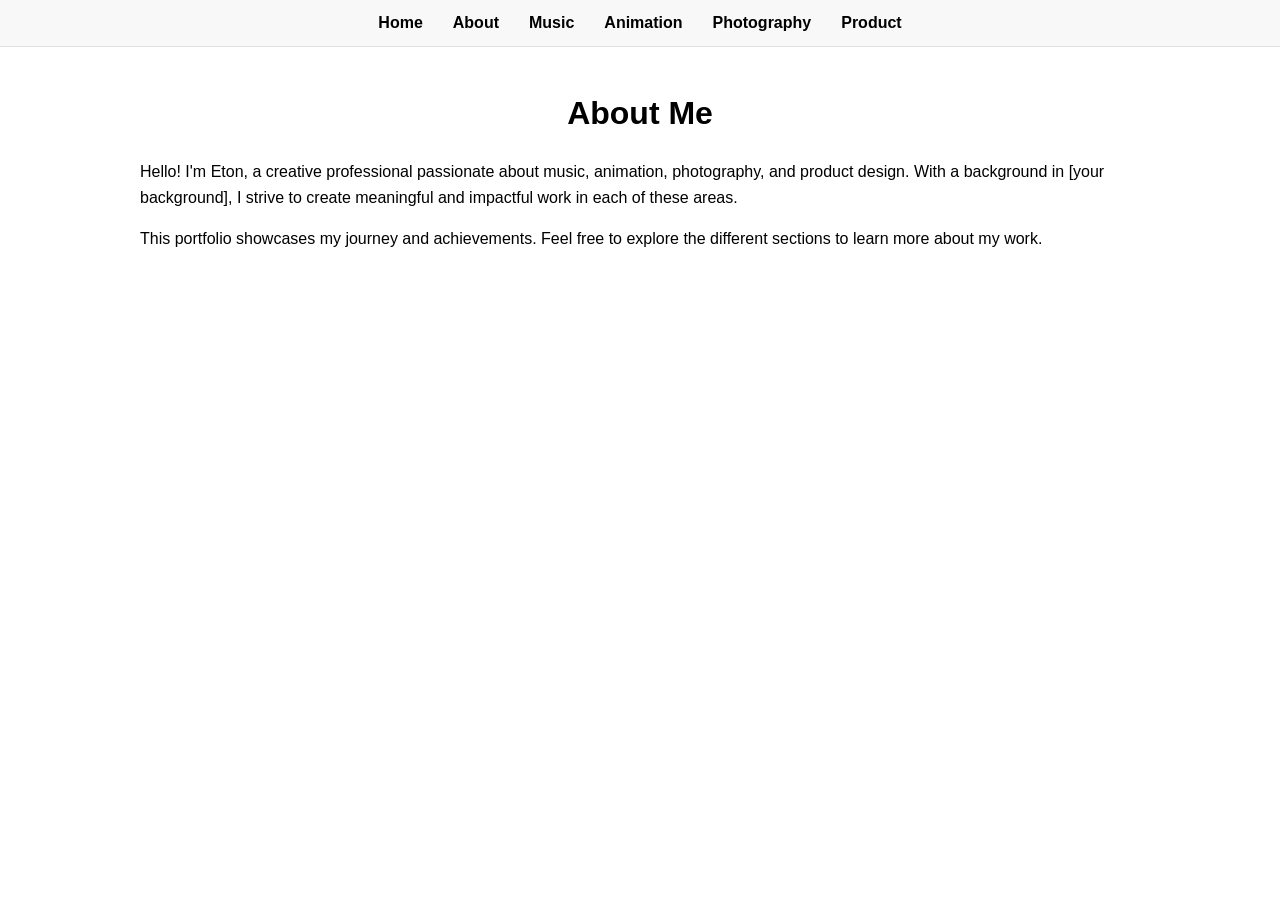
==== about.html @ c4a39673 "Add site files and update README Co-Authored-By: Claude Sonnet 4.6 <noreply@anthropic.com>" ====
<!DOCTYPE html>
<html lang="en">
<head>
    <meta charset="UTF-8">
    <meta name="viewport" content="width=device-width, initial-scale=1.0">
    <title>About - Etoshon Portfolio</title>
    <link rel="stylesheet" href="styles.css">
</head>
<body>
    <nav>
        <ul>
            <li><a href="index.html">Home</a></li>
            <li><a href="about.html">About</a></li>
            <li><a href="music.html">Music</a></li>
            <li><a href="animation.html">Animation</a></li>
            <li><a href="photography.html">Photography</a></li>
            <li><a href="product.html">Product</a></li>
        </ul>
    </nav>
    <div class="content">
        <h1>About Me</h1>
        <p>Hello! I'm Eton, a creative professional passionate about music, animation, photography, and product design. With a background in [your background], I strive to create meaningful and impactful work in each of these areas.</p>
        <p>This portfolio showcases my journey and achievements. Feel free to explore the different sections to learn more about my work.</p>
    </div>
</body>
</html>
---- styles.css ----
body {
    font-family: Arial, sans-serif;
    margin: 0;
    padding: 0;
    background-color: #ffffff;
    color: #000000;
    line-height: 1.6;
}

nav {
    background-color: #f8f8f8;
    padding: 10px 0;
    border-bottom: 1px solid #e0e0e0;
}

nav ul {
    list-style: none;
    display: flex;
    justify-content: center;
    margin: 0;
    padding: 0;
}

nav li {
    margin: 0 15px;
}

nav a {
    text-decoration: none;
    color: #000000;
    font-weight: bold;
    transition: color 0.3s;
}

nav a:hover {
    color: #555555;
}

.content {
    max-width: 1000px;
    margin: 0 auto;
    padding: 20px;
}

h1 {
    text-align: center;
    margin-bottom: 20px;
}

p {
    margin-bottom: 15px;
}

.gallery {
    display: grid;
    grid-template-columns: repeat(auto-fill, minmax(250px, 1fr));
    gap: 15px;
    margin-top: 20px;
}

.gallery-item {
    text-align: center;
}

.gallery-item img {
    max-width: 100%;
    height: auto;
    border: 1px solid #ddd;
    border-radius: 5px;
}

.video-container {
    margin: 20px 0;
    text-align: center;
}

video {
    max-width: 100%;
    height: auto;
}
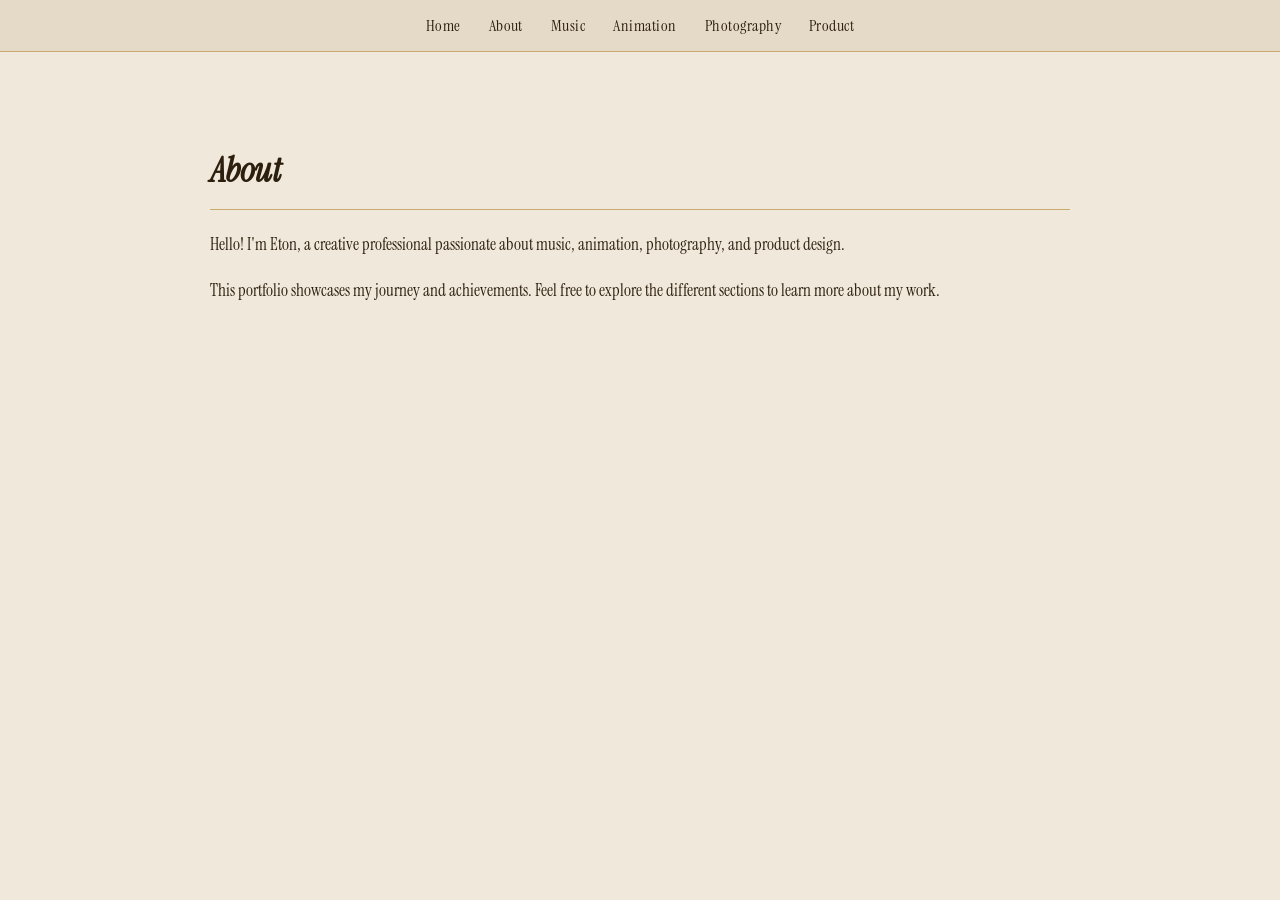
==== commit d9b2bf65: "Home page is hero-only, nav links to separate pages Co-Authored-By: Claude Sonnet 4.6 <noreply@anthr" ====
--- a/about.html
+++ b/about.html
@@ -3,7 +3,10 @@
 <head>
     <meta charset="UTF-8">
     <meta name="viewport" content="width=device-width, initial-scale=1.0">
-    <title>About - Etoshon Portfolio</title>
+    <title>About — Eton's Shonanigans</title>
+    <link rel="preconnect" href="https://fonts.googleapis.com">
+    <link rel="preconnect" href="https://fonts.gstatic.com" crossorigin>
+    <link href="https://fonts.googleapis.com/css2?family=Instrument+Serif:ital@0;1&display=swap" rel="stylesheet">
     <link rel="stylesheet" href="styles.css">
 </head>
 <body>
@@ -17,10 +20,10 @@
             <li><a href="product.html">Product</a></li>
         </ul>
     </nav>
-    <div class="content">
-        <h1>About Me</h1>
-        <p>Hello! I'm Eton, a creative professional passionate about music, animation, photography, and product design. With a background in [your background], I strive to create meaningful and impactful work in each of these areas.</p>
+    <div class="content page-content">
+        <h2>About</h2>
+        <p>Hello! I'm Eton, a creative professional passionate about music, animation, photography, and product design.</p>
         <p>This portfolio showcases my journey and achievements. Feel free to explore the different sections to learn more about my work.</p>
     </div>
 </body>
-</html>+</html>
--- a/styles.css
+++ b/styles.css
@@ -1,61 +1,137 @@
+* {
+    scroll-behavior: smooth;
+}
+
 body {
-    font-family: Arial, sans-serif;
+    font-family: 'Instrument Serif', serif;
     margin: 0;
     padding: 0;
-    background-color: #ffffff;
-    color: #000000;
-    line-height: 1.6;
+    background-color: #f0e8db;
+    color: #2c1f0e;
+    line-height: 1.7;
 }
 
 nav {
-    background-color: #f8f8f8;
-    padding: 10px 0;
-    border-bottom: 1px solid #e0e0e0;
+    position: sticky;
+    top: 0;
+    z-index: 100;
+    background-color: #e5dac8;
+    border-bottom: 1px solid #c9a96e;
+    padding: 12px 0;
 }
 
 nav ul {
     list-style: none;
     display: flex;
     justify-content: center;
+    flex-wrap: wrap;
     margin: 0;
     padding: 0;
+    gap: 0 8px;
 }
 
 nav li {
-    margin: 0 15px;
+    margin: 0 10px;
 }
 
 nav a {
     text-decoration: none;
-    color: #000000;
-    font-weight: bold;
-    transition: color 0.3s;
+    color: #2c1f0e;
+    font-size: 1rem;
+    letter-spacing: 0.03em;
+    transition: color 0.2s;
 }
 
 nav a:hover {
-    color: #555555;
+    color: #7a5c2e;
+}
+
+.section {
+    padding: 80px 20px;
+    border-bottom: 1px solid #d8c898;
+}
+
+.section:last-child {
+    border-bottom: none;
+}
+
+.hero {
+    min-height: 60vh;
+    display: flex;
+    align-items: center;
+    justify-content: center;
+    background-color: #ebe3d0;
+}
+
+.hero-inner {
+    display: flex;
+    align-items: center;
+    justify-content: center;
+}
+
+.sprite-wrap canvas {
+    height: 520px;
+    width: auto;
+    display: block;
+    mix-blend-mode: multiply;
+}
+
+.hero-text {
+    text-align: left;
+    margin-left: -200px;
+    position: relative;
+    z-index: 1;
+}
+
+.hero h1 {
+    font-size: 3.5rem;
+    margin-bottom: 12px;
+    font-style: italic;
+}
+
+.hero p {
+    font-size: 1.1rem;
+    letter-spacing: 0.08em;
+    color: #5a3e20;
 }
 
 .content {
-    max-width: 1000px;
+    max-width: 860px;
     margin: 0 auto;
-    padding: 20px;
+}
+
+.page-content {
+    padding: 60px 20px;
 }
 
 h1 {
-    text-align: center;
+    font-size: 2.8rem;
+    margin-bottom: 16px;
+}
+
+h2 {
+    font-size: 2.2rem;
     margin-bottom: 20px;
+    font-style: italic;
+    border-bottom: 1px solid #c9a96e;
+    padding-bottom: 8px;
+}
+
+h3 {
+    font-size: 1.3rem;
+    margin-bottom: 10px;
 }
 
 p {
     margin-bottom: 15px;
+    font-size: 1.05rem;
 }
 
 .gallery {
     display: grid;
-    grid-template-columns: repeat(auto-fill, minmax(250px, 1fr));
-    gap: 15px;
-    margin-top: 20px;
+    grid-template-columns: repeat(auto-fill, minmax(200px, 1fr));
+    gap: 20px;
+    margin-top: 24px;
 }
 
 .gallery-item {
@@ -65,16 +141,16 @@
 .gallery-item img {
     max-width: 100%;
     height: auto;
-    border: 1px solid #ddd;
-    border-radius: 5px;
+    border: 1px solid #c9a96e;
+    border-radius: 4px;
 }
 
 .video-container {
-    margin: 20px 0;
-    text-align: center;
+    margin: 28px 0;
 }
 
 video {
     max-width: 100%;
     height: auto;
-}+    border-radius: 4px;
+}
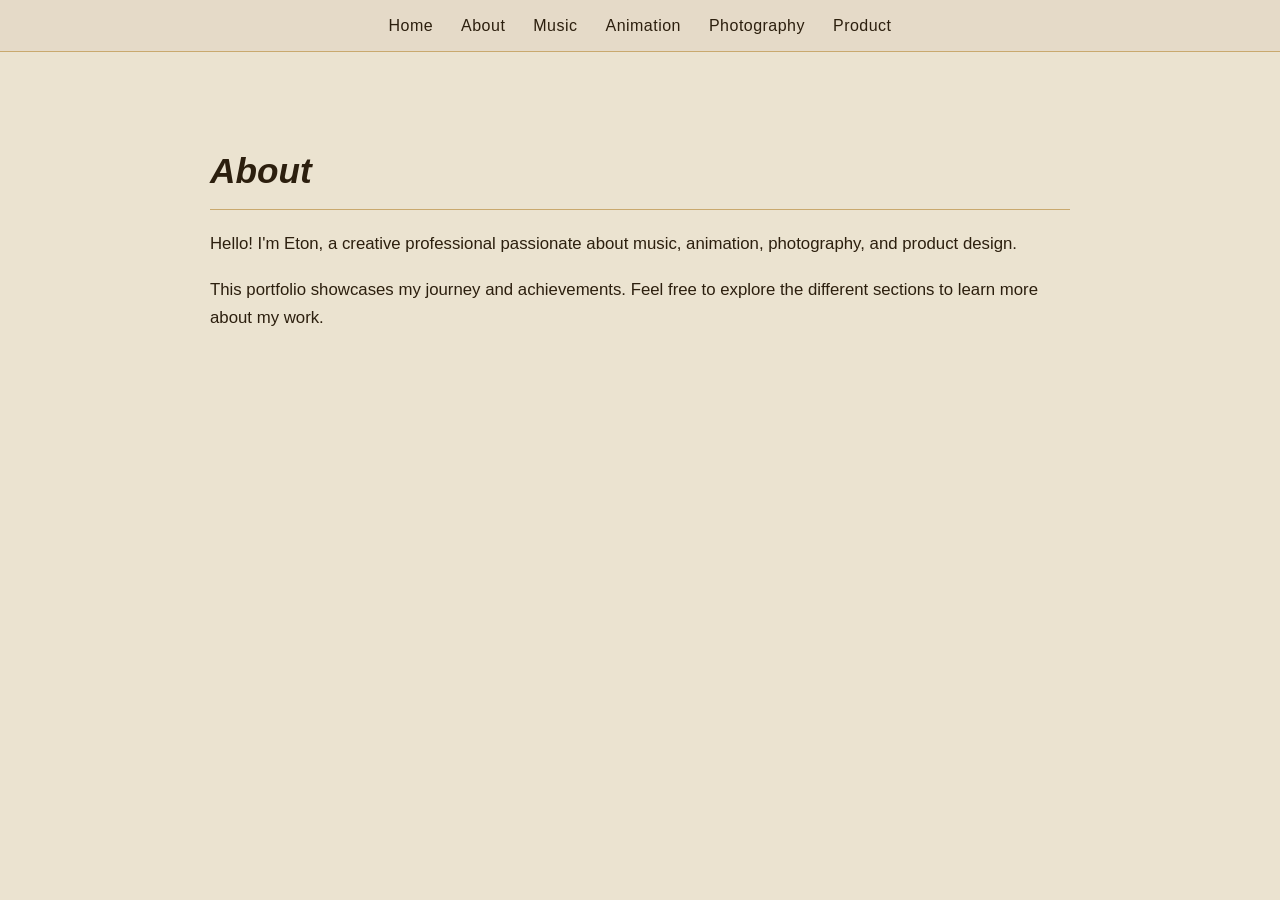
==== commit 351fb6f5: "Remove unused Google Fonts links, Helvetica is now the only font Co-Authored-By: Claude Sonnet 4.6 <" ====
--- a/about.html
+++ b/about.html
@@ -4,9 +4,6 @@
     <meta charset="UTF-8">
     <meta name="viewport" content="width=device-width, initial-scale=1.0">
     <title>About — Eton's Shonanigans</title>
-    <link rel="preconnect" href="https://fonts.googleapis.com">
-    <link rel="preconnect" href="https://fonts.gstatic.com" crossorigin>
-    <link href="https://fonts.googleapis.com/css2?family=Instrument+Serif:ital@0;1&display=swap" rel="stylesheet">
     <link rel="stylesheet" href="styles.css">
 </head>
 <body>
--- a/styles.css
+++ b/styles.css
@@ -3,12 +3,13 @@
 }
 
 body {
-    font-family: 'Instrument Serif', serif;
+    font-family: Helvetica, Arial, sans-serif;
     margin: 0;
     padding: 0;
-    background-color: #f0e8db;
+    background-color: #ebe3d0;
     color: #2c1f0e;
     line-height: 1.7;
+    min-height: 100vh;
 }
 
 nav {
@@ -56,17 +57,18 @@
 }
 
 .hero {
-    min-height: 60vh;
+    min-height: calc(100vh - 49px);
     display: flex;
     align-items: center;
     justify-content: center;
-    background-color: #ebe3d0;
 }
 
 .hero-inner {
     display: flex;
+    flex-direction: column;
     align-items: center;
     justify-content: center;
+    margin-top: -80px;
 }
 
 .sprite-wrap canvas {
@@ -77,15 +79,13 @@
 }
 
 .hero-text {
-    text-align: left;
-    margin-left: -200px;
-    position: relative;
-    z-index: 1;
+    text-align: center;
+    margin-top: -40px;
 }
 
 .hero h1 {
     font-size: 3.5rem;
-    margin-bottom: 12px;
+    margin-bottom: 8px;
     font-style: italic;
 }
 
@@ -93,6 +93,7 @@
     font-size: 1.1rem;
     letter-spacing: 0.08em;
     color: #5a3e20;
+    margin: 0;
 }
 
 .content {
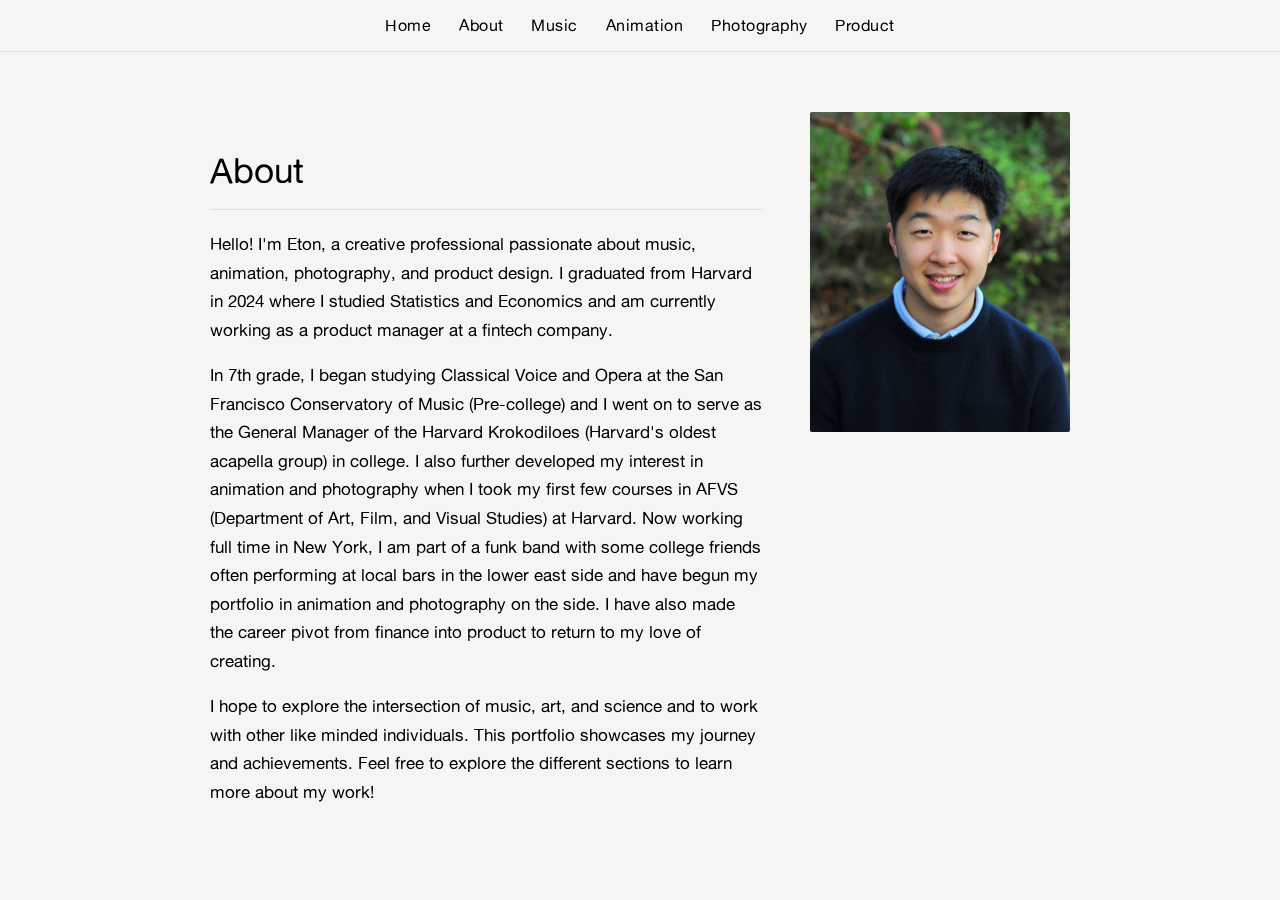
==== commit bf56c25e: "Update about page with bio and headshot photo Co-Authored-By: Claude Sonnet 4.6 <noreply@anthropic.c" ====
--- a/about.html
+++ b/about.html
@@ -17,10 +17,16 @@
             <li><a href="product.html">Product</a></li>
         </ul>
     </nav>
-    <div class="content page-content">
-        <h2>About</h2>
-        <p>Hello! I'm Eton, a creative professional passionate about music, animation, photography, and product design.</p>
-        <p>This portfolio showcases my journey and achievements. Feel free to explore the different sections to learn more about my work.</p>
+    <div class="content page-content about-layout">
+        <div class="about-text">
+            <h2>About</h2>
+            <p>Hello! I'm Eton, a creative professional passionate about music, animation, photography, and product design. I graduated from Harvard in 2024 where I studied Statistics and Economics and am currently working as a product manager at a fintech company.</p>
+            <p>In 7th grade, I began studying Classical Voice and Opera at the San Francisco Conservatory of Music (Pre-college) and I went on to serve as the General Manager of the Harvard Krokodiloes (Harvard's oldest acapella group) in college. I also further developed my interest in animation and photography when I took my first few courses in AFVS (Department of Art, Film, and Visual Studies) at Harvard. Now working full time in New York, I am part of a funk band with some college friends often performing at local bars in the lower east side and have begun my portfolio in animation and photography on the side. I have also made the career pivot from finance into product to return to my love of creating.</p>
+            <p>I hope to explore the intersection of music, art, and science and to work with other like minded individuals. This portfolio showcases my journey and achievements. Feel free to explore the different sections to learn more about my work!</p>
+        </div>
+        <div class="about-photo">
+            <img src="images/Headshot.png" alt="Eton">
+        </div>
     </div>
 </body>
 </html>
--- a/styles.css
+++ b/styles.css
@@ -1,13 +1,26 @@
+@font-face {
+    font-family: 'Alte Haas Grotesk';
+    src: url('alte_haas_grotesk/AlteHaasGroteskRegular.ttf') format('truetype');
+    font-weight: 400;
+}
+
+@font-face {
+    font-family: 'Alte Haas Grotesk';
+    src: url('alte_haas_grotesk/AlteHaasGroteskBold.ttf') format('truetype');
+    font-weight: 700;
+}
+
 * {
     scroll-behavior: smooth;
 }
 
 body {
-    font-family: Helvetica, Arial, sans-serif;
+    font-family: 'Alte Haas Grotesk', sans-serif;
+    font-weight: 400;
     margin: 0;
     padding: 0;
-    background-color: #ebe3d0;
-    color: #2c1f0e;
+    background-color: #f5f5f3;
+    color: #000000;
     line-height: 1.7;
     min-height: 100vh;
 }
@@ -16,8 +29,8 @@
     position: sticky;
     top: 0;
     z-index: 100;
-    background-color: #e5dac8;
-    border-bottom: 1px solid #c9a96e;
+    background-color: #f5f5f3;
+    border-bottom: 1px solid #e0e0e0;
     padding: 12px 0;
 }
 
@@ -37,19 +50,20 @@
 
 nav a {
     text-decoration: none;
-    color: #2c1f0e;
+    color: #000000;
     font-size: 1rem;
+    font-weight: 400;
     letter-spacing: 0.03em;
     transition: color 0.2s;
 }
 
 nav a:hover {
-    color: #7a5c2e;
+    color: #555555;
 }
 
 .section {
     padding: 80px 20px;
-    border-bottom: 1px solid #d8c898;
+    border-bottom: 1px solid #e0e0e0;
 }
 
 .section:last-child {
@@ -69,6 +83,11 @@
     align-items: center;
     justify-content: center;
     margin-top: -80px;
+}
+
+.sprite-wrap {
+    overflow: hidden;
+    height: 510px;
 }
 
 .sprite-wrap canvas {
@@ -85,14 +104,15 @@
 
 .hero h1 {
     font-size: 3.5rem;
+    font-weight: 400;
+    font-style: normal;
     margin-bottom: 8px;
-    font-style: italic;
 }
 
 .hero p {
     font-size: 1.1rem;
     letter-spacing: 0.08em;
-    color: #5a3e20;
+    color: #555555;
     margin: 0;
 }
 
@@ -105,21 +125,28 @@
     padding: 60px 20px;
 }
 
+.wide {
+    max-width: 1200px;
+}
+
 h1 {
     font-size: 2.8rem;
+    font-weight: 400;
     margin-bottom: 16px;
 }
 
 h2 {
     font-size: 2.2rem;
+    font-weight: 400;
+    font-style: normal;
     margin-bottom: 20px;
-    font-style: italic;
-    border-bottom: 1px solid #c9a96e;
+    border-bottom: 1px solid #e0e0e0;
     padding-bottom: 8px;
 }
 
 h3 {
     font-size: 1.3rem;
+    font-weight: 400;
     margin-bottom: 10px;
 }
 
@@ -129,22 +156,84 @@
 }
 
 .gallery {
-    display: grid;
-    grid-template-columns: repeat(auto-fill, minmax(200px, 1fr));
-    gap: 20px;
+    columns: 3;
+    column-gap: 8px;
     margin-top: 24px;
 }
 
 .gallery-item {
-    text-align: center;
+    break-inside: avoid;
+    margin-bottom: 8px;
+    cursor: pointer;
 }
 
 .gallery-item img {
-    max-width: 100%;
+    width: 100%;
     height: auto;
-    border: 1px solid #c9a96e;
-    border-radius: 4px;
-}
+    display: block;
+    transition: opacity 0.2s;
+}
+
+.gallery-item img:hover {
+    opacity: 0.85;
+}
+
+.lightbox {
+    display: none;
+    position: fixed;
+    inset: 0;
+    background: rgba(0, 0, 0, 0.92);
+    z-index: 1000;
+    align-items: center;
+    justify-content: center;
+}
+
+.lightbox.active {
+    display: flex;
+}
+
+.lightbox #lightbox-img {
+    max-width: 88vw;
+    max-height: 90vh;
+    object-fit: contain;
+    display: block;
+    cursor: default;
+}
+
+.lightbox-close {
+    position: fixed;
+    top: 20px;
+    right: 28px;
+    background: none;
+    border: none;
+    color: #fff;
+    font-size: 2.2rem;
+    cursor: pointer;
+    line-height: 1;
+    opacity: 0.7;
+    transition: opacity 0.2s;
+}
+
+.lightbox-close:hover { opacity: 1; }
+
+.lightbox-nav {
+    position: fixed;
+    top: 50%;
+    transform: translateY(-50%);
+    background: none;
+    border: none;
+    color: #fff;
+    font-size: 2.5rem;
+    cursor: pointer;
+    padding: 16px 20px;
+    opacity: 0.6;
+    transition: opacity 0.2s;
+    user-select: none;
+}
+
+.lightbox-nav:hover { opacity: 1; }
+.lightbox-prev { left: 16px; }
+.lightbox-next { right: 16px; }
 
 .video-container {
     margin: 28px 0;
@@ -155,3 +244,46 @@
     height: auto;
     border-radius: 4px;
 }
+
+.music-label {
+    margin-top: 48px;
+    margin-bottom: 16px;
+    font-size: 1.1rem;
+    letter-spacing: 0.06em;
+    text-transform: uppercase;
+}
+
+.video-grid {
+    display: grid;
+    grid-template-columns: repeat(auto-fill, minmax(360px, 1fr));
+    gap: 20px;
+}
+
+.video-embed iframe {
+    width: 100%;
+    aspect-ratio: 16 / 9;
+    border: none;
+    border-radius: 4px;
+    display: block;
+}
+
+.video-full {
+    width: 100%;
+    margin-top: 16px;
+}
+
+.about-layout {
+    display: flex;
+    gap: 48px;
+    align-items: flex-start;
+}
+
+.about-text {
+    flex: 1;
+}
+
+.about-photo img {
+    width: 260px;
+    display: block;
+    border-radius: 2px;
+}
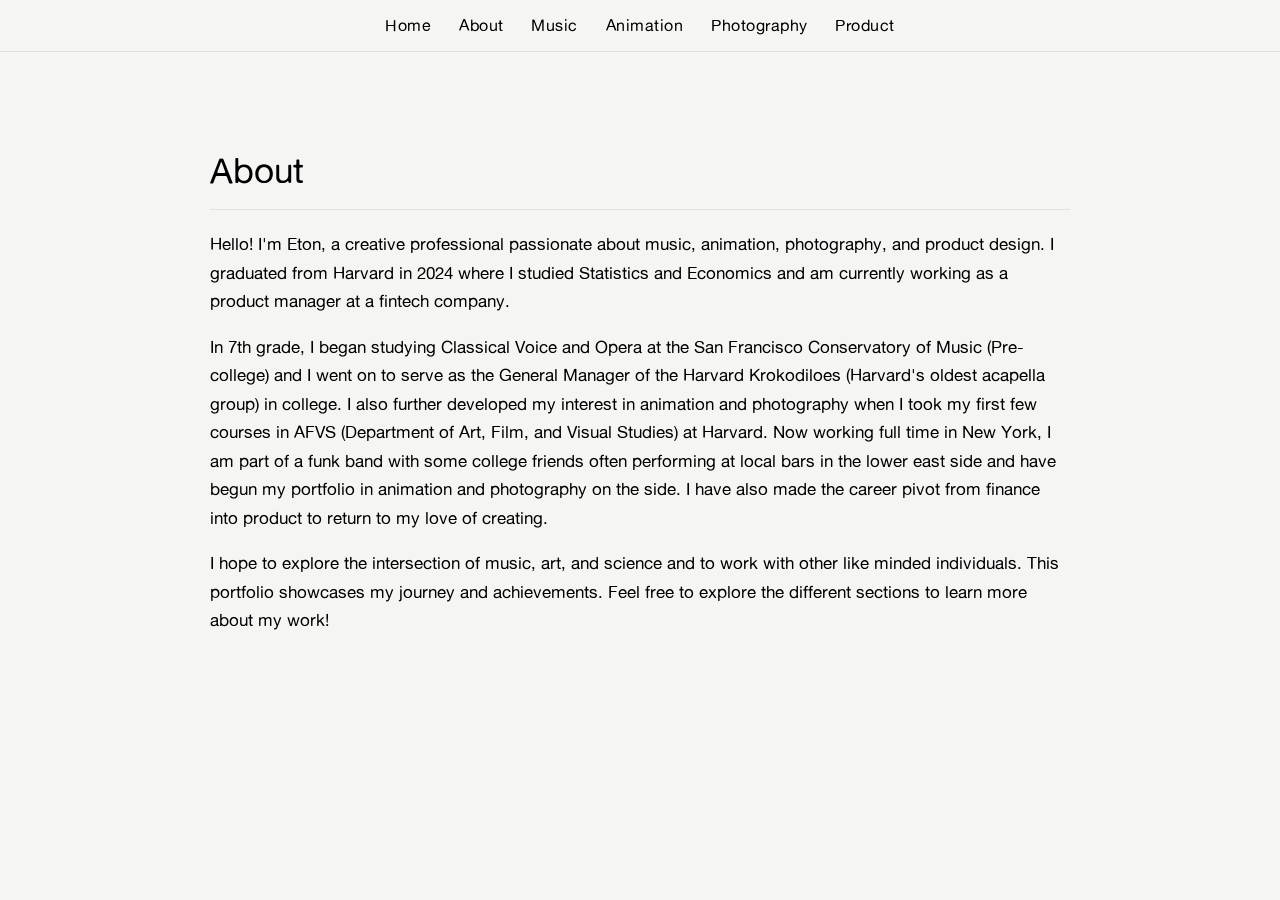
==== commit 618dd7ba: "Remove headshot from about page, restore normal layout Co-Authored-By: Claude Sonnet 4.6 <noreply@an" ====
--- a/about.html
+++ b/about.html
@@ -17,16 +17,11 @@
             <li><a href="product.html">Product</a></li>
         </ul>
     </nav>
-    <div class="content page-content about-layout">
-        <div class="about-text">
-            <h2>About</h2>
-            <p>Hello! I'm Eton, a creative professional passionate about music, animation, photography, and product design. I graduated from Harvard in 2024 where I studied Statistics and Economics and am currently working as a product manager at a fintech company.</p>
-            <p>In 7th grade, I began studying Classical Voice and Opera at the San Francisco Conservatory of Music (Pre-college) and I went on to serve as the General Manager of the Harvard Krokodiloes (Harvard's oldest acapella group) in college. I also further developed my interest in animation and photography when I took my first few courses in AFVS (Department of Art, Film, and Visual Studies) at Harvard. Now working full time in New York, I am part of a funk band with some college friends often performing at local bars in the lower east side and have begun my portfolio in animation and photography on the side. I have also made the career pivot from finance into product to return to my love of creating.</p>
-            <p>I hope to explore the intersection of music, art, and science and to work with other like minded individuals. This portfolio showcases my journey and achievements. Feel free to explore the different sections to learn more about my work!</p>
-        </div>
-        <div class="about-photo">
-            <img src="images/Headshot.png" alt="Eton">
-        </div>
+    <div class="content page-content">
+        <h2>About</h2>
+        <p>Hello! I'm Eton, a creative professional passionate about music, animation, photography, and product design. I graduated from Harvard in 2024 where I studied Statistics and Economics and am currently working as a product manager at a fintech company.</p>
+        <p>In 7th grade, I began studying Classical Voice and Opera at the San Francisco Conservatory of Music (Pre-college) and I went on to serve as the General Manager of the Harvard Krokodiloes (Harvard's oldest acapella group) in college. I also further developed my interest in animation and photography when I took my first few courses in AFVS (Department of Art, Film, and Visual Studies) at Harvard. Now working full time in New York, I am part of a funk band with some college friends often performing at local bars in the lower east side and have begun my portfolio in animation and photography on the side. I have also made the career pivot from finance into product to return to my love of creating.</p>
+        <p>I hope to explore the intersection of music, art, and science and to work with other like minded individuals. This portfolio showcases my journey and achievements. Feel free to explore the different sections to learn more about my work!</p>
     </div>
 </body>
 </html>
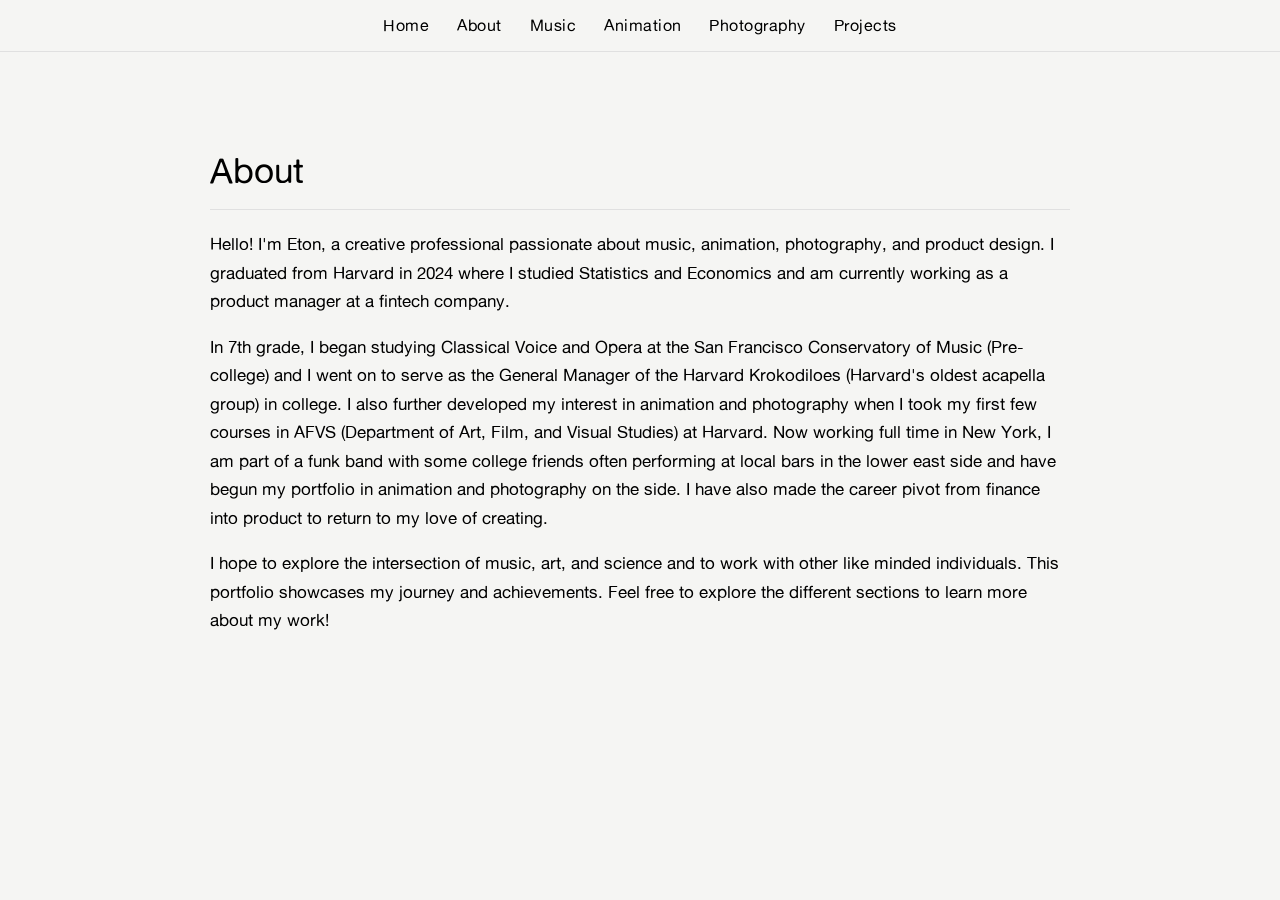
==== commit 243dfd84: "Rename Product to Projects, add accordion layout with 3 placeholder projects Co-Authored-By: Claude " ====
--- a/about.html
+++ b/about.html
@@ -14,7 +14,7 @@
             <li><a href="music.html">Music</a></li>
             <li><a href="animation.html">Animation</a></li>
             <li><a href="photography.html">Photography</a></li>
-            <li><a href="product.html">Product</a></li>
+            <li><a href="product.html">Projects</a></li>
         </ul>
     </nav>
     <div class="content page-content">
--- a/styles.css
+++ b/styles.css
@@ -272,6 +272,48 @@
     margin-top: 16px;
 }
 
+.project-list {
+    margin-top: 24px;
+}
+
+.project-item {
+    border-bottom: 1px solid #e0e0e0;
+}
+
+.project-item:first-child {
+    border-top: 1px solid #e0e0e0;
+}
+
+.project-title {
+    list-style: none;
+    display: flex;
+    justify-content: space-between;
+    align-items: center;
+    padding: 20px 0;
+    cursor: pointer;
+    font-size: 1.1rem;
+    letter-spacing: 0.02em;
+    user-select: none;
+}
+
+.project-title::-webkit-details-marker { display: none; }
+
+.project-title::after {
+    content: '+';
+    font-size: 1.4rem;
+    font-weight: 300;
+    transition: transform 0.2s;
+}
+
+.project-item[open] .project-title::after {
+    transform: rotate(45deg);
+}
+
+.project-body {
+    padding: 0 0 20px 0;
+    color: #444;
+}
+
 .about-layout {
     display: flex;
     gap: 48px;
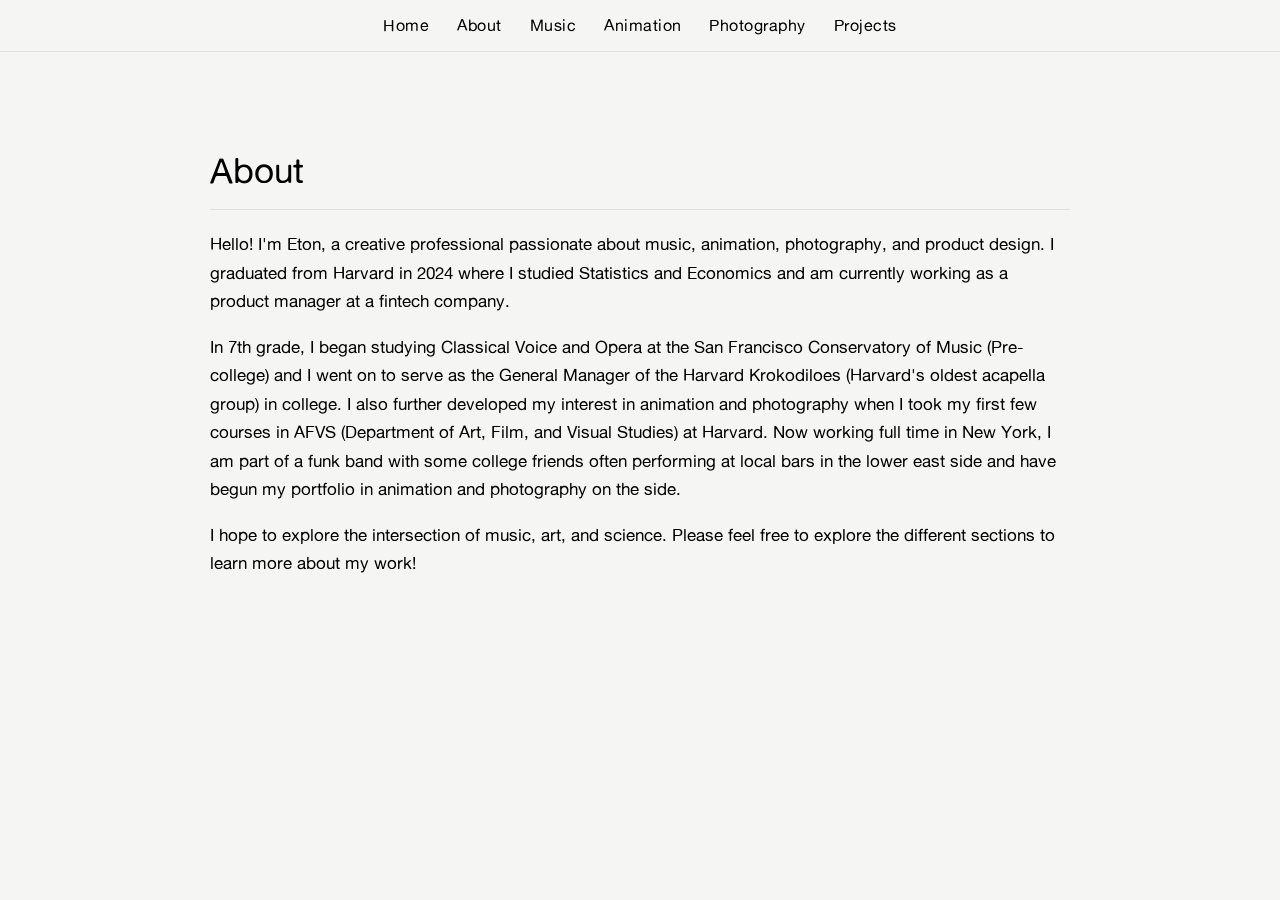
==== commit b931a047: "Update about page text Co-Authored-By: Claude Sonnet 5 <noreply@anthropic.com>" ====
--- a/about.html
+++ b/about.html
@@ -20,8 +20,8 @@
     <div class="content page-content">
         <h2>About</h2>
         <p>Hello! I'm Eton, a creative professional passionate about music, animation, photography, and product design. I graduated from Harvard in 2024 where I studied Statistics and Economics and am currently working as a product manager at a fintech company.</p>
-        <p>In 7th grade, I began studying Classical Voice and Opera at the San Francisco Conservatory of Music (Pre-college) and I went on to serve as the General Manager of the Harvard Krokodiloes (Harvard's oldest acapella group) in college. I also further developed my interest in animation and photography when I took my first few courses in AFVS (Department of Art, Film, and Visual Studies) at Harvard. Now working full time in New York, I am part of a funk band with some college friends often performing at local bars in the lower east side and have begun my portfolio in animation and photography on the side. I have also made the career pivot from finance into product to return to my love of creating.</p>
-        <p>I hope to explore the intersection of music, art, and science and to work with other like minded individuals. This portfolio showcases my journey and achievements. Feel free to explore the different sections to learn more about my work!</p>
+        <p>In 7th grade, I began studying Classical Voice and Opera at the San Francisco Conservatory of Music (Pre-college) and I went on to serve as the General Manager of the Harvard Krokodiloes (Harvard's oldest acapella group) in college. I also further developed my interest in animation and photography when I took my first few courses in AFVS (Department of Art, Film, and Visual Studies) at Harvard. Now working full time in New York, I am part of a funk band with some college friends often performing at local bars in the lower east side and have begun my portfolio in animation and photography on the side.</p>
+        <p>I hope to explore the intersection of music, art, and science. Please feel free to explore the different sections to learn more about my work!</p>
     </div>
 </body>
 </html>
--- a/styles.css
+++ b/styles.css
@@ -83,6 +83,7 @@
     align-items: center;
     justify-content: center;
     margin-top: -80px;
+    position: relative;
 }
 
 .sprite-wrap {
@@ -91,8 +92,45 @@
 }
 
 .sprite-wrap canvas {
-    height: 520px;
-    width: auto;
+    display: block;
+    mix-blend-mode: multiply;
+}
+
+#photo-canvas {
+    position: absolute;
+    right: calc(8% + 10px);
+    bottom: calc(20% - 60px);
+    display: block;
+    mix-blend-mode: multiply;
+}
+
+#music-canvas {
+    position: absolute;
+    left: calc(8% + 5px);
+    top: calc(5% - 25px);
+    display: block;
+    mix-blend-mode: multiply;
+    transform: rotate(-20deg);
+}
+
+#product-canvas {
+    position: absolute;
+    right: calc(8% + 20px);
+    top: 5%;
+    display: block;
+    mix-blend-mode: multiply;
+    transform: rotate(10deg);
+}
+
+.first-e {
+    position: relative;
+    display: inline-block;
+}
+
+#tomato-canvas {
+    position: absolute;
+    bottom: calc(60% - 100px);
+    left: -220px;
     display: block;
     mix-blend-mode: multiply;
 }
@@ -273,15 +311,11 @@
 }
 
 .project-list {
-    margin-top: 24px;
+    margin-top: 0;
 }
 
 .project-item {
     border-bottom: 1px solid #e0e0e0;
-}
-
-.project-item:first-child {
-    border-top: 1px solid #e0e0e0;
 }
 
 .project-title {
